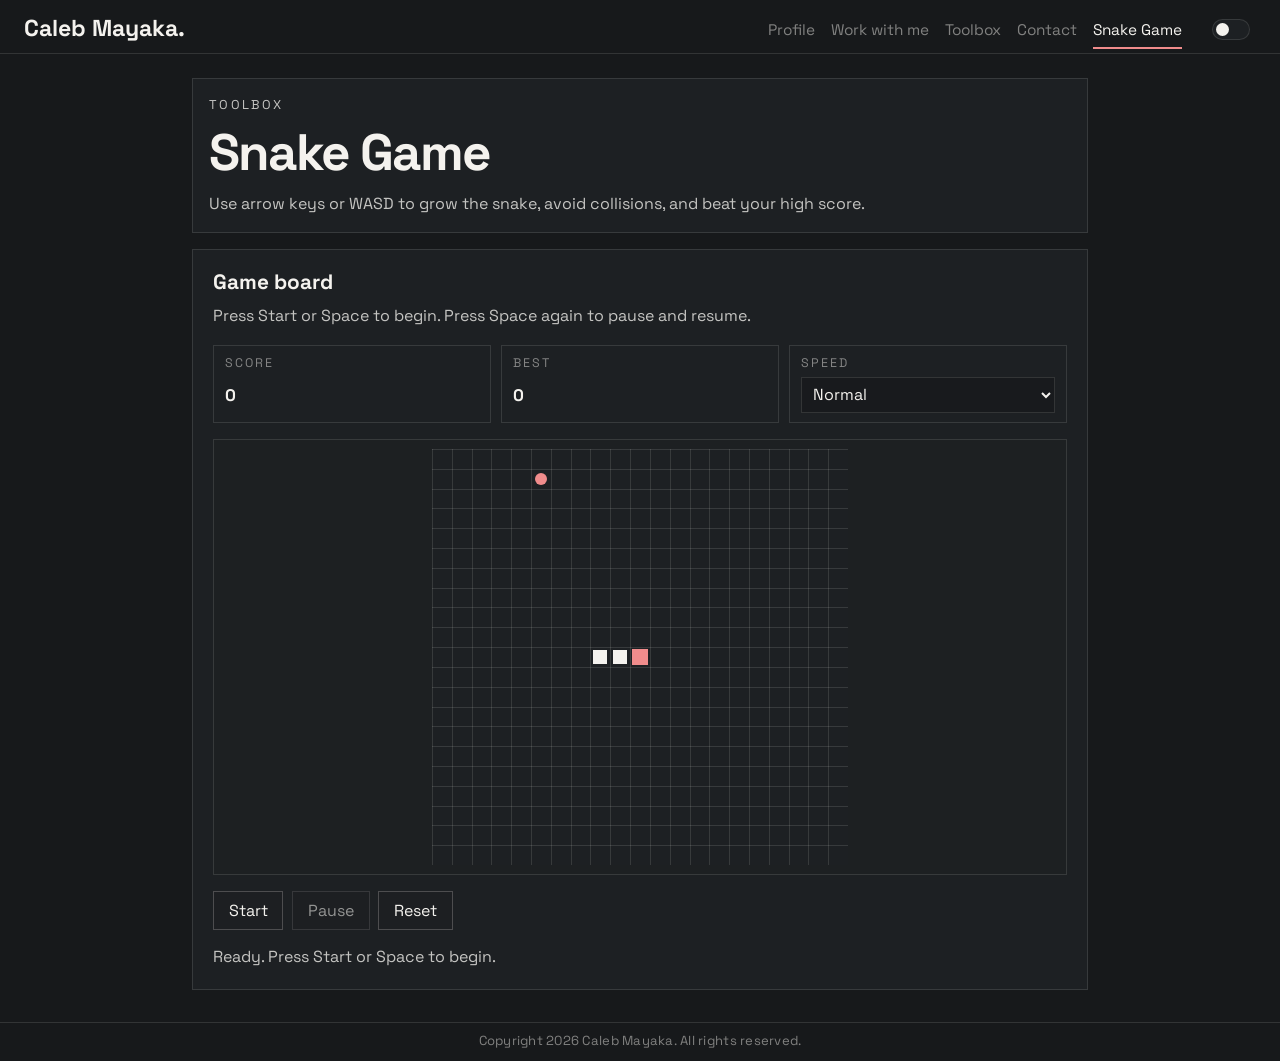
==== tools/snake-game.html @ 86bf8161 "update" ====
<!DOCTYPE html>
<html lang="en" data-theme="dark">
  <head>
    <meta charset="utf-8" />
    <meta name="viewport" content="width=device-width, initial-scale=1" />
    <title>Snake Game | Caleb Mayaka Toolbox</title>
    <meta
      name="description"
      content="Play a lightweight snake game with keyboard controls, score tracking, and clean visuals in Caleb Mayaka's static toolbox."
    />
    <meta name="robots" content="index,follow" />
    <link rel="canonical" href="https://www.calebmayaka.com/tools/snake-game.html" />

    <link rel="icon" href="../assets/images/favicon.ico" sizes="any" />
    <link rel="icon" type="image/png" sizes="32x32" href="../assets/images/favicon-32x32.png" />
    <link rel="apple-touch-icon" sizes="180x180" href="../assets/images/apple-touch-icon.png" />
    <link rel="manifest" href="../site.webmanifest" />

    <link rel="preconnect" href="https://fonts.googleapis.com" />
    <link rel="preconnect" href="https://fonts.gstatic.com" crossorigin />
    <link
      href="https://fonts.googleapis.com/css2?family=Instrument+Serif:ital@0;1&family=Space+Grotesk:wght@400;500;700&display=swap"
      rel="stylesheet"
    />
    <script>
      (function () {
        try {
          var stored = localStorage.getItem("theme");
          var theme = stored || "dark";
          document.documentElement.setAttribute("data-theme", theme);
        } catch (error) {
          document.documentElement.setAttribute("data-theme", "dark");
        }
      })();
    </script>
    <link rel="stylesheet" href="../assets/css/styles.css" />
  </head>
  <body class="tool-page">
    <a class="skip-link" href="#main">Skip to content</a>

    <div class="page-shell">
      <header class="site-header">
        <div class="shell shell--header">
          <a class="brand" href="../index.html#profile" aria-label="Go to profile section">
            <span class="brand__name">Caleb Mayaka.</span>
          </a>

          <nav aria-label="Primary navigation" class="site-nav">
            <a class="site-nav__link" href="../index.html#profile">Profile</a>
            <a class="site-nav__link" href="../index.html#consultancy">Work with me</a>
            <a class="site-nav__link" href="../index.html#tools">Toolbox</a>
            <a class="site-nav__link" href="../index.html#contact">Contact</a>
            <a class="site-nav__link is-active" aria-current="page" href="./snake-game.html">Snake Game</a>
          </nav>

          <button aria-label="Toggle theme" class="theme-toggle" id="theme-toggle" type="button">
            <span class="theme-toggle__track">
              <span class="theme-toggle__thumb"></span>
            </span>
          </button>
        </div>
      </header>

      <main class="tool-page-main" id="main">
        <div class="shell">
          <section class="tool-page-layout" data-reveal>
            <header class="tool-page-head">
              <p class="eyebrow">Toolbox</p>
              <h1 class="section-title">Snake Game</h1>
              <p>Use arrow keys or WASD to grow the snake, avoid collisions, and beat your high score.</p>
            </header>

            <article class="snake-tool">
              <header class="snake-tool__header">
                <h2>Game board</h2>
                <p>Press Start or Space to begin. Press Space again to pause and resume.</p>
              </header>

              <div class="snake-tool__meta">
                <p><span class="meta-label">Score</span><strong id="snake-score">0</strong></p>
                <p><span class="meta-label">Best</span><strong id="snake-best">0</strong></p>
                <p>
                  <label class="meta-label" for="snake-speed">Speed</label>
                  <select id="snake-speed">
                    <option value="180">Slow</option>
                    <option selected value="130">Normal</option>
                    <option value="95">Fast</option>
                  </select>
                </p>
              </div>

              <div class="snake-tool__board-wrap">
                <canvas
                  aria-label="Snake game board"
                  class="snake-tool__board"
                  height="420"
                  id="snake-canvas"
                  width="420"
                ></canvas>
              </div>

              <div class="snake-tool__actions">
                <button class="password-tool__action" id="snake-start" type="button">Start</button>
                <button class="password-tool__action" id="snake-pause" type="button">Pause</button>
                <button class="password-tool__action" id="snake-reset" type="button">Reset</button>
              </div>

              <p class="snake-tool__status" id="snake-status" aria-live="polite"></p>
            </article>
          </section>
        </div>
      </main>

      <footer class="site-footer">
        <div class="shell shell--footer">
          <p>Copyright 2026 Caleb Mayaka. All rights reserved.</p>
        </div>
      </footer>
    </div>

    <noscript>
      <div class="noscript-note">
        This tool requires JavaScript. Use
        <a href="../index.html#tools">the toolbox page</a>
        to access other utilities.
      </div>
    </noscript>

    <script type="module" src="../assets/js/tools-pages.js"></script>
  </body>
</html>
---- assets/css/styles.css ----
:root {
  --font-sans: "Space Grotesk", ui-sans-serif, system-ui, sans-serif;
  --font-display: "Instrument Serif", Georgia, serif;
  --color-bg: #17191b;
  --color-panel: #1d2023;
  --color-text: #f4f2ee;
  --color-text-soft: rgba(244, 242, 238, 0.78);
  --color-text-muted: rgba(244, 242, 238, 0.48);
  --color-line: rgba(244, 242, 238, 0.12);
  --color-line-strong: rgba(244, 242, 238, 0.22);
  --color-accent: #f08c8c;
  --color-portrait-a: #d4d1dd;
  --color-portrait-b: #b8b4c4;
  --color-portrait-c: #d9d5df;
  --color-portrait-text: #1d2023;
  --color-shadow-block: rgba(255, 255, 255, 0.06);
  color-scheme: dark;
}

html[data-theme="light"] {
  --color-bg: #f7f1e8;
  --color-panel: #fffdf8;
  --color-text: #181716;
  --color-text-soft: rgba(24, 23, 22, 0.78);
  --color-text-muted: rgba(24, 23, 22, 0.48);
  --color-line: rgba(24, 23, 22, 0.12);
  --color-line-strong: rgba(24, 23, 22, 0.2);
  --color-accent: #c86e62;
  --color-portrait-a: #b8b4c4;
  --color-portrait-b: #d4d1dd;
  --color-portrait-c: #ece8f0;
  --color-portrait-text: #25252b;
  --color-shadow-block: rgba(24, 23, 22, 0.08);
  color-scheme: light;
}

html {
  height: 100%;
  scroll-behavior: smooth;
  background: var(--color-bg);
}

body {
  margin: 0;
  height: 100%;
  min-height: 100svh;
  font-family: var(--font-sans);
  color: var(--color-text);
  background: var(--color-bg);
  -webkit-font-smoothing: antialiased;
  text-rendering: optimizeLegibility;
}

html.is-deep-dive-open body {
  overflow: hidden;
}

body,
.tab-panel,
.deep-dive__body {
  -ms-overflow-style: none;
  scrollbar-width: none;
}

body::-webkit-scrollbar,
.tab-panel::-webkit-scrollbar,
.deep-dive__body::-webkit-scrollbar {
  width: 0;
  height: 0;
}

*,
*::before,
*::after {
  box-sizing: border-box;
}

a,
button {
  color: inherit;
  font: inherit;
}

a {
  text-decoration: none;
}

button {
  border: 0;
  background: none;
  cursor: pointer;
}

h1,
h2,
h3,
p,
ul,
dl {
  margin: 0;
}

ul {
  padding: 0;
  list-style: none;
}

.skip-link {
  position: fixed;
  top: 1rem;
  left: 1rem;
  z-index: 100;
  padding: 0.75rem 1rem;
  border-radius: 999px;
  background: #ffffff;
  color: #111111;
  transform: translateY(-180%);
}

.skip-link:focus {
  transform: translateY(0);
}

.page-shell {
  display: grid;
  grid-template-rows: auto minmax(0, 1fr) auto;
  min-height: 100svh;
  height: 100svh;
}

.shell {
  width: min(100% - 3rem, 82rem);
  margin-inline: auto;
}

.shell--header {
  display: grid;
  grid-template-columns: auto 1fr auto;
  align-items: center;
  gap: 1.5rem;
  padding-block: 1rem 0.65rem;
}

.shell--footer {
  padding-block: 0.55rem 0.8rem;
}

.site-header {
  border-bottom: 1px solid var(--color-line);
}

.site-footer {
  border-top: 1px solid var(--color-line);
}

.site-footer p {
  text-align: center;
  font-size: 0.82rem;
  letter-spacing: 0.02em;
  color: var(--color-text-muted);
}

.brand__name {
  display: inline-block;
  font-size: clamp(1.2rem, 1.8vw, 1.65rem);
  font-weight: 700;
  line-height: 0.95;
  white-space: nowrap;
}

.site-nav {
  display: flex;
  justify-content: flex-end;
  gap: 1rem;
  font-size: 0.96rem;
}

.theme-toggle {
  display: inline-flex;
  align-items: center;
  justify-content: center;
}

.theme-toggle__track {
  display: inline-flex;
  align-items: center;
  width: 2.4rem;
  height: 1.35rem;
  padding: 0.2rem;
  border: 1px solid var(--color-line);
  border-radius: 999px;
  background: var(--color-panel);
}

.theme-toggle__thumb {
  width: 0.8rem;
  height: 0.8rem;
  border-radius: 999px;
  background: var(--color-text);
  transform: translateX(0);
  transition: transform 180ms ease, background-color 180ms ease;
}

html[data-theme="light"] .theme-toggle__thumb {
  transform: translateX(0.95rem);
}

.site-nav__link {
  position: relative;
  padding: 0.25rem 0;
  color: var(--color-text-muted);
  transition: color 180ms ease;
}

.site-nav__link::after {
  content: "";
  position: absolute;
  left: 0;
  right: 0;
  bottom: -0.35rem;
  height: 2px;
  background: var(--color-accent);
  transform: scaleX(0);
  transform-origin: center;
  transition: transform 180ms ease;
}

.site-nav__link:hover,
.site-nav__link.is-active {
  color: var(--color-text);
}

.site-nav__link.is-active::after {
  transform: scaleX(1);
}

.single-page {
  min-height: 0;
  height: 100%;
}

.single-page__grid {
  display: grid;
  grid-template-columns: minmax(0, 1fr);
  gap: 0;
  height: 100%;
  min-height: 0;
  align-items: stretch;
  padding-block: 1.5rem 2rem;
  overflow: hidden;
}

.section-copy {
  max-width: 40rem;
  font-size: 1.05rem;
  line-height: 1.65;
  color: var(--color-text-soft);
}

.quick-links {
  display: flex;
  flex-wrap: wrap;
  gap: 1rem;
}

.hero-link {
  width: fit-content;
  color: var(--color-text);
  text-decoration: underline;
  text-underline-offset: 0.22em;
}

.hero-link:hover {
  color: var(--color-accent);
}

.content-stage {
  display: grid;
  min-height: 0;
  height: 100%;
}

.content-stage__panels {
  display: grid;
  position: relative;
  height: 100%;
  min-height: 0;
  overflow: hidden;
  isolation: isolate;
}

.tab-panel {
  grid-area: 1 / 1;
  height: 100%;
  min-height: 100%;
  overflow: auto;
  padding-bottom: 1rem;
}

.tab-panel[hidden] {
  display: none;
}

.tab-panel.is-active,
.tab-panel.is-entering {
  animation: panel-enter 240ms cubic-bezier(0.22, 1, 0.36, 1);
}

.tab-panel.is-exiting {
  pointer-events: none;
  animation: panel-exit 220ms cubic-bezier(0.22, 1, 0.36, 1) forwards;
}

#panel-profile {
  position: relative;
  isolation: isolate;
}

#panel-profile::before,
#panel-profile::after {
  content: "";
  position: absolute;
  border-radius: 999px;
  pointer-events: none;
  z-index: -1;
}

#panel-profile::before {
  width: min(58vw, 36rem);
  height: min(58vw, 36rem);
  right: 12%;
  top: 10%;
  background: radial-gradient(circle at 35% 35%, color-mix(in srgb, var(--color-accent) 36%, transparent), transparent 70%);
  opacity: 0.32;
  filter: blur(10px);
  animation: profile-bg-drift 18s ease-in-out infinite;
}

#panel-profile::after {
  width: min(46vw, 28rem);
  height: min(46vw, 28rem);
  left: 8%;
  bottom: -4%;
  background: radial-gradient(circle at 50% 50%, color-mix(in srgb, var(--color-line-strong) 75%, transparent), transparent 70%);
  opacity: 0.26;
  filter: blur(12px);
  animation: profile-bg-drift 22s ease-in-out infinite reverse;
}

.profile-minimal {
  display: grid;
  gap: 0.9rem;
  align-content: center;
  justify-items: center;
  min-height: 100%;
  max-width: 36rem;
  margin-inline: auto;
  text-align: center;
  position: relative;
  z-index: 1;
}

.profile-minimal.is-intro-start .profile-anim-item {
  opacity: 0;
  transform: translateY(16px);
}

.profile-minimal.is-intro-ready .profile-anim-item {
  animation: profile-intro 620ms cubic-bezier(0.22, 1, 0.36, 1) both;
  animation-delay: var(--intro-delay, 0ms);
}

.profile-minimal__title {
  max-width: none;
}

.profile-minimal__summary {
  max-width: none;
}

.profile-minimal__links {
  margin-top: 0.1rem;
  gap: 0.7rem;
  justify-content: center;
}

.profile-icon {
  width: 2.65rem;
  height: 2.65rem;
  display: grid;
  place-items: center;
  border: 1px solid var(--color-line);
  background: var(--color-panel);
  color: var(--color-text-soft);
  animation: profile-icon-float 2.8s ease-in-out infinite;
  transition: color 180ms ease, border-color 180ms ease, box-shadow 220ms ease, transform 220ms ease;
  transform-style: preserve-3d;
  will-change: transform;
}

.profile-icon:nth-child(2) {
  animation-delay: 0.15s;
}

.profile-icon:nth-child(3) {
  animation-delay: 0.3s;
}

.profile-icon:nth-child(4) {
  animation-delay: 0.45s;
}

.profile-icon:nth-child(5) {
  animation-delay: 0.6s;
}

.profile-icon svg {
  width: 1.08rem;
  height: 1.08rem;
  fill: currentColor;
}

.profile-icon:hover,
.profile-icon:focus-visible,
.profile-icon.is-interacting {
  color: var(--color-accent);
  border-color: var(--color-line-strong);
}

.profile-icon.is-interacting {
  animation-play-state: paused;
  box-shadow: 0 12px 26px var(--color-shadow-block);
}

.profile-icon.is-settling {
  transition: color 180ms ease, border-color 180ms ease, box-shadow 220ms ease, transform 280ms cubic-bezier(0.16, 1, 0.3, 1);
}

@keyframes profile-icon-float {
  0%,
  100% {
    transform: translateY(0);
  }
  50% {
    transform: translateY(-4px);
  }
}

.eyebrow {
  font-size: 0.8rem;
  text-transform: uppercase;
  letter-spacing: 0.18em;
  color: var(--color-text-muted);
}

.section-heading {
  display: grid;
  gap: 0.9rem;
  margin-bottom: 1.5rem;
}

html[data-active-tab="consultancy"] .section-heading,
html[data-active-tab="contact"] .section-heading,
html[data-active-tab="tools"] .section-heading {
  margin-bottom: 1.2rem;
}

.section-title {
  max-width: 15ch;
  font-size: clamp(2.2rem, 4vw, 3.4rem);
  line-height: 1.04;
  letter-spacing: -0.04em;
}

html[data-active-tab="consultancy"] .section-title,
html[data-active-tab="contact"] .section-title,
html[data-active-tab="tools"] .section-title {
  max-width: 22ch;
}

html[data-active-tab="consultancy"] .section-title {
  font-size: clamp(1.7rem, 2.7vw, 2.35rem);
}

html[data-active-tab="consultancy"] .section-copy,
html[data-active-tab="contact"] .section-copy,
html[data-active-tab="tools"] .section-copy {
  max-width: 52rem;
}

.meta-label,
.education-item__date,
.timeline-card__date,
.stack-group h3,
.cert-item span {
  font-size: 0.78rem;
  text-transform: uppercase;
  letter-spacing: 0.16em;
  color: var(--color-text-muted);
}

.profile-tools {
  display: grid;
  gap: 0.65rem;
  margin-top: 0.2rem;
  justify-items: center;
}

.profile-tools__label {
  text-align: center;
}

.tools-row {
  display: flex;
  flex-wrap: wrap;
  justify-content: center;
  gap: 0.55rem;
  max-width: 36rem;
}

.tool-chip {
  display: inline-flex;
  align-items: center;
  gap: 0.42rem;
  padding: 0.35rem 0.62rem;
  border: 1px solid var(--color-line);
  border-radius: 999px;
  background: color-mix(in srgb, var(--color-panel) 90%, transparent);
  color: var(--color-text-soft);
  line-height: 1;
}

.tool-chip__icon {
  width: 0.95rem;
  height: 0.95rem;
  display: inline-flex;
  align-items: center;
  justify-content: center;
}

.tool-chip__icon svg {
  width: 100%;
  height: 100%;
}

.tool-chip__icon svg path {
  fill: none;
  stroke: currentColor;
  stroke-width: 1.7;
  stroke-linecap: round;
  stroke-linejoin: round;
}

.tool-chip__text {
  font-size: 0.8rem;
  letter-spacing: 0.01em;
}

.panel-actions {
  margin-top: 0.4rem;
  display: flex;
  flex-wrap: wrap;
  gap: 0.8rem;
  justify-content: center;
}

.panel-actions--primary {
  margin-top: 0.9rem;
}

.hero-link--standout {
  text-decoration: none;
  padding: 0.52rem 1rem;
  border: 1px solid var(--color-line-strong);
  background: var(--color-panel);
  position: relative;
  isolation: isolate;
  transition: border-color 180ms ease, color 180ms ease, box-shadow 220ms ease, transform 220ms ease;
}

.hero-link--standout::before {
  content: "";
  position: absolute;
  inset: -1px;
  border-radius: inherit;
  pointer-events: none;
  opacity: 0;
  box-shadow: 0 0 0 0 color-mix(in srgb, var(--color-accent) 52%, transparent);
}

.hero-link--standout:hover {
  border-color: var(--color-accent);
}

.hero-link--standout.is-pulsing {
  animation: cta-pulse 1700ms cubic-bezier(0.22, 1, 0.36, 1);
}

.hero-link--standout.is-pulsing::before {
  animation: cta-glow 1700ms cubic-bezier(0.22, 1, 0.36, 1);
}

.panel-grid {
  display: grid;
  gap: 1rem;
}

.panel-grid--single {
  grid-template-columns: minmax(0, 1fr);
  max-width: 48rem;
}

.services-grid {
  display: grid;
  grid-template-columns: minmax(0, 1fr);
  gap: 1.3rem;
  align-content: start;
}

.proof-strip {
  display: grid;
  grid-template-columns: repeat(3, minmax(0, 1fr));
  gap: 0.75rem;
  margin-bottom: 1rem;
}

.proof-strip__item {
  border: 1px solid var(--color-line);
  background: var(--color-panel);
  padding: 0.7rem 0.85rem;
  color: var(--color-text-soft);
  line-height: 1.5;
  font-size: 0.92rem;
}

.service-card {
  display: grid;
  gap: 0.85rem;
  align-content: start;
}

.service-card h3 {
  margin: 0;
}

.service-card__trigger {
  padding: 0;
  border: 0;
  background: none;
  color: var(--color-text);
  font: inherit;
  font-size: inherit;
  font-weight: 700;
  text-align: left;
  text-decoration: underline;
  text-underline-offset: 0.18em;
}

.service-card__trigger:hover,
.service-card__trigger:focus-visible {
  color: var(--color-accent);
}

.service-card__block {
  display: grid;
  gap: 0.45rem;
}

.service-card__list {
  display: grid;
  gap: 0.5rem;
}

.service-card__list li {
  position: relative;
  padding-left: 0.95rem;
  color: var(--color-text-soft);
  line-height: 1.6;
}

.service-card__list li::before {
  content: "";
  position: absolute;
  left: 0;
  top: 0.7rem;
  width: 0.34rem;
  height: 0.34rem;
  border-radius: 999px;
  background: var(--color-accent);
}

.service-card__outcome {
  display: grid;
  gap: 0.4rem;
  padding: 0.65rem 0.75rem;
  border: 1px solid var(--color-line);
  background: color-mix(in srgb, var(--color-panel) 82%, transparent);
}

.service-card__outcome p:last-child {
  color: var(--color-text-soft);
  line-height: 1.6;
}

.service-story {
  display: grid;
  grid-template-columns: minmax(18rem, 0.94fr) minmax(0, 1.06fr);
  gap: 1.1rem;
  align-items: stretch;
}

.service-story:nth-child(even) {
  grid-template-columns: minmax(0, 1.06fr) minmax(18rem, 0.94fr);
}

.service-story:nth-child(even) .service-story__media-wrap {
  order: 2;
}

.service-story:nth-child(even) .service-story__content {
  order: 1;
}

.service-story__media-wrap {
  position: relative;
  border: 1px solid var(--color-line);
  min-height: clamp(16rem, 42vh, 23rem);
  overflow: hidden;
  background: color-mix(in srgb, var(--color-panel) 82%, black);
  box-shadow: 0 16px 34px color-mix(in srgb, var(--color-shadow-block) 70%, transparent);
}

.service-story__media-wrap::after {
  content: "";
  position: absolute;
  inset: 0;
  pointer-events: none;
  background:
    linear-gradient(
      160deg,
      color-mix(in srgb, var(--color-bg) 34%, transparent) 0%,
      transparent 38%,
      color-mix(in srgb, var(--color-bg) 55%, transparent) 100%
    );
}

.service-story__image {
  width: 100%;
  height: 100%;
  object-fit: cover;
  transform: scale(1.07) translateY(0.2rem);
  transition: transform 700ms cubic-bezier(0.22, 1, 0.36, 1), filter 700ms cubic-bezier(0.22, 1, 0.36, 1);
  filter: saturate(0.95) contrast(1.02);
}

.service-story__content {
  display: grid;
  gap: 0.9rem;
  align-content: start;
}

.service-story__content > p {
  color: var(--color-text-soft);
  line-height: 1.65;
}

.service-story__proof {
  display: grid;
  gap: 0.5rem;
  padding-top: 0.2rem;
}

.service-story__proof-links {
  display: flex;
  flex-wrap: wrap;
  gap: 0.55rem;
}

.service-story__proof-links a,
.service-story__proof-links span {
  padding: 0.35rem 0.65rem;
  border: 1px solid var(--color-line);
  color: var(--color-text-soft);
  font-size: 0.9rem;
}

.service-story__proof-links a:hover,
.service-story__proof-links a:focus-visible {
  color: var(--color-accent);
  border-color: var(--color-line-strong);
}

.service-story__tags {
  display: grid;
  gap: 0.5rem;
}

.hero-link--service {
  text-decoration: none;
  padding: 0.56rem 1rem;
  border: 1px solid var(--color-line-strong);
  background: color-mix(in srgb, var(--color-panel) 90%, transparent);
  transition: color 180ms ease, border-color 180ms ease, transform 220ms ease;
}

.hero-link--service:hover,
.hero-link--service:focus-visible {
  color: var(--color-accent);
  border-color: var(--color-accent);
  transform: translateY(-1px);
}

.service-story.is-reveal-ready {
  opacity: 0;
  transform: translate3d(0, 24px, 0);
  transition: opacity 420ms cubic-bezier(0.22, 1, 0.36, 1), transform 520ms cubic-bezier(0.22, 1, 0.36, 1);
}

.service-story.is-reveal-ready.is-visible {
  opacity: 1;
  transform: translate3d(0, 0, 0);
}

.service-story.is-visible .service-story__image {
  transform: scale(1.01) translateY(-0.1rem);
}

.service-story:nth-child(even).is-visible .service-story__image {
  transform: scale(1.01) translateY(0.1rem);
}

.feature-card,
.side-card,
.timeline-card,
.contact-panel {
  border: 1px solid var(--color-line);
  background: var(--color-panel);
}

.feature-card,
.side-card,
.timeline-card {
  padding: 1.25rem;
}

.feature-card__body,
.education-list,
.stack-groups,
.certification-list {
  display: grid;
  gap: 1rem;
}

.feature-card h3,
.side-card h3,
.timeline-card h3,
.cert-item h3 {
  font-size: 1.35rem;
  line-height: 1.18;
}

.feature-card--compact h3 {
  font-size: 1.08rem;
  line-height: 1.24;
}

.feature-card__tagline,
.feature-card__summary,
.feature-card__note,
.side-card p,
.education-item__institution,
.education-item__note,
.timeline-card__summary,
.timeline-card__meta p,
.timeline-card__meta span,
.cert-item p,
.feature-card__list li,
.timeline-card__list li {
  color: var(--color-text-soft);
  line-height: 1.7;
}

.feature-card__list,
.timeline-card__list {
  display: grid;
  gap: 0.75rem;
}

.feature-card__list--compact {
  gap: 0.55rem;
}

.feature-card__list li,
.timeline-card__list li {
  position: relative;
  padding-left: 1rem;
}

.feature-card__list li::before,
.timeline-card__list li::before {
  content: "";
  position: absolute;
  left: 0;
  top: 0.75rem;
  width: 0.38rem;
  height: 0.38rem;
  border-radius: 999px;
  background: var(--color-accent);
}

.tag-list {
  display: flex;
  flex-wrap: wrap;
  gap: 0.6rem;
}

.tag-list__item {
  padding: 0.45rem 0.8rem;
  border: 1px solid var(--color-line);
  color: var(--color-text-soft);
}

.feature-card__actions {
  display: flex;
  flex-wrap: wrap;
  gap: 0.7rem;
  margin-top: 0.15rem;
}

.hero-link--compact {
  font-size: 0.94rem;
  text-underline-offset: 0.18em;
}

.timeline-card {
  display: grid;
  gap: 1rem;
}

.foundations-card {
  display: grid;
  gap: 1.1rem;
  align-content: start;
}

.compact-section {
  display: grid;
  gap: 0.75rem;
  padding-top: 1rem;
  border-top: 1px solid var(--color-line);
}

.compact-section:first-of-type {
  padding-top: 0;
  border-top: 0;
}

.compact-section h3 {
  font-size: 1rem;
  line-height: 1.2;
}

.education-list--compact,
.stack-groups--compact,
.certification-list--compact {
  gap: 0.85rem;
}

.education-item,
.stack-group,
.cert-item {
  display: grid;
  gap: 0.35rem;
}

.cert-item {
  grid-template-columns: minmax(0, 1fr) auto;
  align-items: start;
  gap: 0.75rem;
}

.contact-panel {
  display: grid;
  gap: 1.5rem;
  align-content: start;
  min-height: 100%;
  padding: 2rem;
}

.contact-panel--simple {
  place-items: center;
  align-content: center;
  text-align: center;
  max-width: 48rem;
  margin-inline: auto;
}

.contact-panel--simple .section-title {
  max-width: none;
}

.contact-panel--simple .section-copy {
  max-width: 34rem;
}

.contact-primary-cta {
  display: inline-flex;
  align-items: center;
  justify-content: center;
  padding: 0.62rem 1.1rem;
  border: 1px solid var(--color-line-strong);
  background: var(--color-panel);
  text-decoration: none;
  color: var(--color-text);
}

.contact-primary-cta:hover,
.contact-primary-cta:focus-visible {
  color: var(--color-accent);
  border-color: var(--color-accent);
}

.contact-response-note {
  color: var(--color-text-muted);
  font-size: 0.9rem;
  line-height: 1.5;
}

.contact-icons {
  display: flex;
  align-items: center;
  justify-content: center;
  gap: 0.9rem;
}

.contact-icon {
  width: 3rem;
  height: 3rem;
  display: grid;
  place-items: center;
  border: 1px solid var(--color-line);
  background: var(--color-panel);
  color: var(--color-text-soft);
}

.contact-icon svg {
  width: 1.2rem;
  height: 1.2rem;
  fill: currentColor;
}

.contact-icon:hover {
  color: var(--color-accent);
  border-color: var(--color-line-strong);
}

.tools-hub {
  display: grid;
  gap: 1rem;
}

.tools-hub--catalog {
  grid-template-columns: minmax(0, 1fr) minmax(15rem, 21rem);
  align-items: start;
}

.tools-hub--catalog .tools-overview {
  grid-column: 1 / -1;
}

.toolbox-grid {
  display: grid;
  grid-template-columns: repeat(auto-fit, minmax(16rem, 1fr));
  gap: 0.85rem;
}

.toolbox-card {
  border: 1px solid var(--color-line);
  background: var(--color-panel);
  padding: 1rem;
  display: grid;
  gap: 0.72rem;
  align-content: start;
}

.toolbox-card h3 {
  font-size: 1.1rem;
  line-height: 1.24;
}

.toolbox-card p {
  color: var(--color-text-soft);
  line-height: 1.6;
}

.toolbox-card .hero-link--service {
  margin-top: 0.1rem;
}

.tools-overview {
  border: 1px solid var(--color-line);
  background: var(--color-panel);
  padding: 1rem;
  display: grid;
  gap: 0.7rem;
}

.tools-overview__copy {
  color: var(--color-text-soft);
  line-height: 1.65;
}

.tools-metrics {
  display: grid;
  grid-template-columns: repeat(3, minmax(0, 1fr));
  gap: 0.6rem;
}

.tools-metric {
  border: 1px solid var(--color-line);
  padding: 0.6rem 0.7rem;
  display: grid;
  gap: 0.35rem;
}

.tools-metric strong {
  font-size: 1.05rem;
  line-height: 1.2;
}

.tools-layout {
  display: grid;
  grid-template-columns: minmax(0, 1fr) minmax(15rem, 21rem);
  gap: 1rem;
  align-items: start;
}

.tools-live {
  display: grid;
  gap: 0.8rem;
}

.tools-live__header {
  border: 1px solid var(--color-line);
  background: var(--color-panel);
  padding: 0.9rem 1rem;
  display: grid;
  gap: 0.45rem;
}

.tools-live__header h3,
.tools-roadmap h3 {
  font-size: 1.12rem;
  line-height: 1.2;
}

.tools-live__header p {
  color: var(--color-text-soft);
  line-height: 1.6;
}

.tools-live__list {
  display: grid;
  gap: 1rem;
}

.tool-card {
  width: 100%;
}

.tools-roadmap {
  border: 1px solid var(--color-line);
  background: var(--color-panel);
  padding: 1rem;
  display: grid;
  gap: 0.8rem;
  position: sticky;
  top: 1rem;
}

.tool-page .page-shell {
  min-height: 100svh;
  height: auto;
  grid-template-rows: auto minmax(0, 1fr) auto;
}

.tool-page-main {
  padding-block: 1.45rem 2rem;
}

.tool-page-layout {
  max-width: 56rem;
  margin-inline: auto;
  display: grid;
  gap: 1rem;
}

.tool-page-head {
  border: 1px solid var(--color-line);
  background: var(--color-panel);
  padding: 1rem;
  display: grid;
  gap: 0.7rem;
}

.tool-page-head p {
  color: var(--color-text-soft);
  line-height: 1.6;
}

.tool-page-nav {
  display: flex;
  flex-wrap: wrap;
  gap: 0.75rem;
}

.tool-page-nav .hero-link {
  text-underline-offset: 0.18em;
}

.tools-roadmap__list {
  display: grid;
  gap: 0.55rem;
}

.tools-roadmap__item {
  border: 1px dashed var(--color-line-strong);
  padding: 0.6rem 0.65rem;
  display: grid;
  gap: 0.22rem;
}

.tools-roadmap__item p {
  color: var(--color-text);
  line-height: 1.35;
}

.tools-roadmap__item span {
  font-size: 0.76rem;
  letter-spacing: 0.06em;
  text-transform: uppercase;
  color: var(--color-text-muted);
}

.password-tool {
  border: 1px solid var(--color-line);
  background: var(--color-panel);
  padding: 1.25rem;
  display: grid;
  gap: 1.05rem;
}

.password-tool__header {
  display: grid;
  gap: 0.5rem;
}

.password-tool__header h2,
.password-tool__header h3 {
  font-size: 1.3rem;
  line-height: 1.2;
}

.password-tool__header p {
  color: var(--color-text-soft);
  line-height: 1.6;
}

.password-tool__mode-switch {
  display: flex;
  flex-wrap: wrap;
  gap: 0.5rem;
}

.password-tool__mode,
.password-tool__preset {
  padding: 0.45rem 0.72rem;
  border: 1px solid var(--color-line);
  background: color-mix(in srgb, var(--color-panel) 90%, transparent);
  color: var(--color-text-soft);
  transition: color 180ms ease, border-color 180ms ease;
}

.password-tool__mode:hover,
.password-tool__mode:focus-visible,
.password-tool__preset:hover,
.password-tool__preset:focus-visible {
  color: var(--color-accent);
  border-color: var(--color-line-strong);
}

.password-tool__mode.is-active,
.password-tool__preset.is-active {
  color: var(--color-text);
  border-color: var(--color-accent);
}

.password-tool__result {
  display: grid;
  gap: 0.55rem;
}

.password-tool__result-row {
  display: grid;
  grid-template-columns: minmax(0, 1fr) auto;
  gap: 0.55rem;
}

.password-tool__result-row input {
  width: 100%;
  min-width: 0;
  border: 1px solid var(--color-line);
  background: color-mix(in srgb, var(--color-bg) 74%, transparent);
  color: var(--color-text);
  padding: 0.56rem 0.72rem;
  font-family: ui-monospace, SFMono-Regular, Menlo, Consolas, "Liberation Mono", monospace;
  font-size: 0.95rem;
}

.password-tool__controls {
  display: grid;
  gap: 0.8rem;
}

.password-tool__controls--passphrase {
  max-width: 24rem;
}

.password-tool__presets {
  border: 1px solid var(--color-line);
  padding: 0.75rem;
  display: grid;
  gap: 0.6rem;
}

.password-tool__preset-list {
  display: flex;
  flex-wrap: wrap;
  gap: 0.5rem;
}

.password-tool__length {
  display: flex;
  align-items: center;
  justify-content: space-between;
}

.password-tool__length span:last-child {
  color: var(--color-text-soft);
  font-size: 0.95rem;
}

#password-length {
  width: 100%;
  accent-color: var(--color-accent);
}

#passphrase-word-count {
  width: 100%;
  accent-color: var(--color-accent);
}

.password-tool__options {
  border: 1px solid var(--color-line);
  padding: 0.75rem;
  display: grid;
  grid-template-columns: repeat(2, minmax(0, 1fr));
  gap: 0.55rem;
}

.password-tool__options label {
  display: inline-flex;
  align-items: center;
  gap: 0.45rem;
  color: var(--color-text-soft);
}

.password-tool__options input[type="checkbox"] {
  accent-color: var(--color-accent);
}

.password-tool__toggle {
  display: flex;
  align-items: flex-start;
  gap: 0.55rem;
  color: var(--color-text-soft);
  line-height: 1.55;
}

.password-tool__toggle input[type="checkbox"] {
  margin-top: 0.2rem;
  accent-color: var(--color-accent);
}

.password-tool__field {
  display: grid;
  gap: 0.42rem;
}

.password-tool__field input,
.password-tool__field select {
  width: 100%;
  border: 1px solid var(--color-line);
  background: color-mix(in srgb, var(--color-bg) 74%, transparent);
  color: var(--color-text);
  padding: 0.56rem 0.72rem;
  font: inherit;
}

.password-tool__mins {
  border: 1px solid var(--color-line);
  padding: 0.75rem;
  display: grid;
  gap: 0.6rem;
}

.password-tool__mins-grid {
  display: grid;
  grid-template-columns: repeat(2, minmax(0, 1fr));
  gap: 0.55rem;
}

.password-tool__mins-grid label {
  display: grid;
  grid-template-columns: minmax(0, 1fr) auto;
  align-items: center;
  gap: 0.62rem;
  color: var(--color-text-soft);
}

.password-tool__mins-grid input {
  width: 4.3rem;
  border: 1px solid var(--color-line);
  background: color-mix(in srgb, var(--color-bg) 74%, transparent);
  color: var(--color-text);
  padding: 0.38rem 0.45rem;
  font: inherit;
}

.password-tool__mins-grid input:disabled {
  opacity: 0.5;
  cursor: not-allowed;
}

.password-tool__footer {
  display: grid;
  gap: 0.55rem;
}

.password-tool__action {
  display: inline-flex;
  align-items: center;
  justify-content: center;
  padding: 0.52rem 0.92rem;
  border: 1px solid var(--color-line-strong);
  background: color-mix(in srgb, var(--color-panel) 90%, transparent);
  color: var(--color-text);
  transition: color 180ms ease, border-color 180ms ease;
}

.password-tool__action:hover,
.password-tool__action:focus-visible {
  color: var(--color-accent);
  border-color: var(--color-accent);
}

.password-tool__action:disabled {
  opacity: 0.55;
  cursor: not-allowed;
}

.password-tool__action--primary {
  width: fit-content;
}

.password-tool__strength-wrap {
  display: grid;
  gap: 0.42rem;
}

.password-tool__strength,
.password-tool__status,
.password-tool__guidance {
  color: var(--color-text-soft);
  line-height: 1.5;
}

.password-tool__meter {
  width: 100%;
  height: 0.46rem;
  border: 1px solid var(--color-line);
  background: color-mix(in srgb, var(--color-panel) 88%, transparent);
  overflow: hidden;
}

.password-tool__meter-bar {
  display: block;
  width: 0;
  height: 100%;
  background: linear-gradient(90deg, #f08c8c 0%, #e6bf6b 45%, #75c294 100%);
  transition: width 180ms ease;
}

.password-tool__guidance {
  font-size: 0.88rem;
  color: var(--color-text-muted);
}

.password-tool__status {
  min-height: 1.4em;
}

.password-tool__status.is-error {
  color: #f08c8c;
}

.password-tool__status.is-success {
  color: #75c294;
}

.password-tool__status.is-warning {
  color: #e6bf6b;
}

.typing-tool {
  border: 1px solid var(--color-line);
  background: var(--color-panel);
  padding: 1.25rem;
  display: grid;
  gap: 1rem;
}

.typing-tool__header {
  display: grid;
  gap: 0.48rem;
}

.typing-tool__header h3 {
  font-size: 1.3rem;
  line-height: 1.2;
}

.typing-tool__header p {
  color: var(--color-text-soft);
  line-height: 1.6;
}

.typing-tool__controls {
  display: flex;
  flex-wrap: wrap;
  gap: 0.7rem;
  justify-content: space-between;
  align-items: center;
}

.typing-tool__durations,
.typing-tool__actions {
  display: inline-flex;
  flex-wrap: wrap;
  gap: 0.5rem;
}

.typing-tool__duration {
  padding: 0.45rem 0.72rem;
  border: 1px solid var(--color-line);
  background: color-mix(in srgb, var(--color-panel) 90%, transparent);
  color: var(--color-text-soft);
  transition: color 180ms ease, border-color 180ms ease;
}

.typing-tool__duration:hover,
.typing-tool__duration:focus-visible {
  color: var(--color-accent);
  border-color: var(--color-line-strong);
}

.typing-tool__duration.is-active {
  color: var(--color-text);
  border-color: var(--color-accent);
}

.typing-tool__stats {
  display: grid;
  grid-template-columns: repeat(5, minmax(0, 1fr));
  gap: 0.65rem;
}

.typing-tool__stats p {
  border: 1px solid var(--color-line);
  padding: 0.55rem 0.65rem;
  display: grid;
  gap: 0.35rem;
}

.typing-tool__stats strong {
  font-size: 1.08rem;
  line-height: 1.2;
  color: var(--color-text);
}

.typing-tool__prompt {
  border: 1px solid var(--color-line);
  padding: 0.75rem;
  min-height: 8.4rem;
  line-height: 1.72;
  color: var(--color-text-soft);
  white-space: pre-wrap;
  word-break: break-word;
}

.typing-char {
  white-space: pre;
}

.typing-char.is-correct {
  color: #75c294;
}

.typing-char.is-incorrect {
  color: #f08c8c;
  text-decoration: underline;
  text-decoration-thickness: 2px;
  text-underline-offset: 0.15em;
}

.typing-char.is-current {
  background: color-mix(in srgb, var(--color-accent) 28%, transparent);
  color: var(--color-text);
}

.typing-tool__label {
  margin-top: -0.2rem;
}

#typing-input {
  width: 100%;
  border: 1px solid var(--color-line);
  background: color-mix(in srgb, var(--color-bg) 74%, transparent);
  color: var(--color-text);
  padding: 0.65rem 0.72rem;
  font: inherit;
  line-height: 1.55;
  resize: vertical;
}

#typing-input:focus-visible,
.password-tool__result-row input:focus-visible,
#password-length:focus-visible,
#passphrase-word-count:focus-visible,
#qr-input:focus-visible,
#qr-level:focus-visible,
#qr-size:focus-visible,
#palette-size:focus-visible,
#palette-mode:focus-visible,
.snake-tool__meta select:focus-visible,
#sudoku-difficulty:focus-visible,
.sudoku-cell:focus-visible,
.palette-swatch__input:focus-visible,
.palette-swatch__btn:focus-visible,
.password-tool__mode:focus-visible,
.password-tool__preset:focus-visible,
.password-tool__field input:focus-visible,
.password-tool__field select:focus-visible,
.password-tool__mins-grid input:focus-visible,
.calculator-key:focus-visible,
.pomodoro-tool__phase:focus-visible,
.pomodoro-tool__focus-preset:focus-visible,
.pomodoro-tool__settings-grid input:focus-visible,
.pomodoro-tool__advanced > summary:focus-visible,
.typing-tool__duration:focus-visible,
.password-tool__action:focus-visible {
  outline: 2px solid color-mix(in srgb, var(--color-accent) 82%, transparent);
  outline-offset: 2px;
}

.typing-tool__status {
  min-height: 1.4em;
  color: var(--color-text-soft);
}

.typing-tool__status.is-error {
  color: #f08c8c;
}

.typing-tool__status.is-success {
  color: #75c294;
}

.pomodoro-tool {
  border: 1px solid var(--color-line);
  background: var(--color-panel);
  padding: 1.25rem;
  display: grid;
  gap: 1rem;
}

.pomodoro-tool__header {
  display: grid;
  gap: 0.48rem;
}

.pomodoro-tool__header h2 {
  font-size: 1.3rem;
  line-height: 1.2;
}

.pomodoro-tool__phase-switch {
  display: inline-flex;
  flex-wrap: wrap;
  gap: 0.5rem;
}

.pomodoro-tool__phase {
  padding: 0.45rem 0.72rem;
  border: 1px solid var(--color-line);
  background: color-mix(in srgb, var(--color-panel) 90%, transparent);
  color: var(--color-text-soft);
  transition: color 180ms ease, border-color 180ms ease;
}

.pomodoro-tool__phase:hover,
.pomodoro-tool__phase:focus-visible {
  color: var(--color-accent);
  border-color: var(--color-line-strong);
}

.pomodoro-tool__phase.is-active {
  color: var(--color-text);
  border-color: var(--color-accent);
}

.pomodoro-tool__focus-presets {
  display: inline-flex;
  flex-wrap: wrap;
  gap: 0.5rem;
}

.pomodoro-tool__focus-preset {
  padding: 0.4rem 0.66rem;
  border: 1px solid var(--color-line);
  background: color-mix(in srgb, var(--color-panel) 90%, transparent);
  color: var(--color-text-soft);
  transition: color 180ms ease, border-color 180ms ease;
}

.pomodoro-tool__focus-preset:hover,
.pomodoro-tool__focus-preset:focus-visible {
  color: var(--color-accent);
  border-color: var(--color-line-strong);
}

.pomodoro-tool__focus-preset.is-active {
  color: var(--color-text);
  border-color: var(--color-accent);
}

.pomodoro-tool__clock {
  position: relative;
  width: min(100%, 18rem);
  aspect-ratio: 1 / 1;
  margin-inline: auto;
  display: grid;
  place-items: center;
}

.pomodoro-tool__clock-ring {
  width: 100%;
  height: 100%;
  transform: rotate(-90deg);
}

.pomodoro-tool__clock-track {
  fill: none;
  stroke: color-mix(in srgb, var(--color-line) 88%, transparent);
  stroke-width: 8;
}

.pomodoro-tool__clock-progress {
  fill: none;
  stroke: var(--color-accent);
  stroke-width: 8;
  stroke-linecap: round;
  transition: stroke-dashoffset 220ms linear;
  will-change: stroke-dashoffset;
}

.pomodoro-tool__clock-center {
  position: absolute;
  inset: 0;
  display: grid;
  place-content: center;
  justify-items: center;
  text-align: center;
  gap: 0.35rem;
}

.pomodoro-tool__time {
  font-size: clamp(2.2rem, 8vw, 3.8rem);
  font-weight: 700;
  line-height: 1;
  letter-spacing: 0.03em;
}

.pomodoro-tool__meta {
  margin: 0;
  color: var(--color-text-soft);
  line-height: 1.55;
  font-size: 0.95rem;
}

.pomodoro-tool__meta strong {
  color: var(--color-text);
}

.pomodoro-tool__actions {
  display: flex;
  flex-wrap: wrap;
  gap: 0.55rem;
}

.pomodoro-tool__advanced {
  border: 1px solid var(--color-line);
  background: color-mix(in srgb, var(--color-panel) 90%, transparent);
}

.pomodoro-tool__advanced > summary {
  list-style: none;
  cursor: pointer;
  padding: 0.68rem 0.75rem;
}

.pomodoro-tool__advanced > summary::-webkit-details-marker {
  display: none;
}

.pomodoro-tool__advanced[open] > summary {
  border-bottom: 1px solid var(--color-line);
}

.pomodoro-tool__advanced-body {
  padding: 0.75rem;
  display: grid;
  gap: 0.75rem;
}

.pomodoro-tool__advanced-actions {
  display: flex;
  flex-wrap: wrap;
  gap: 0.55rem;
}

.pomodoro-tool__settings {
  border: 0;
  padding: 0;
  display: grid;
  gap: 0.75rem;
}

.pomodoro-tool__settings-grid {
  display: grid;
  grid-template-columns: repeat(2, minmax(0, 1fr));
  gap: 0.65rem;
}

.pomodoro-tool__settings-grid label {
  display: grid;
  gap: 0.42rem;
  color: var(--color-text-soft);
}

.pomodoro-tool__settings-grid input {
  width: 100%;
  border: 1px solid var(--color-line);
  background: color-mix(in srgb, var(--color-bg) 74%, transparent);
  color: var(--color-text);
  padding: 0.52rem 0.62rem;
  font: inherit;
}

.pomodoro-tool__autostart {
  display: inline-flex;
  align-items: center;
  gap: 0.5rem;
  color: var(--color-text-soft);
}

.pomodoro-tool__autostart input[type="checkbox"] {
  accent-color: var(--color-accent);
}

.pomodoro-tool__status {
  min-height: 1.4em;
  color: var(--color-text-soft);
}

.pomodoro-tool__status.is-success {
  color: #75c294;
}

.pomodoro-tool__status.is-warning {
  color: #e6bf6b;
}

.qr-tool {
  border: 1px solid var(--color-line);
  background: var(--color-panel);
  padding: 1.25rem;
  display: grid;
  gap: 1rem;
}

.qr-tool__header {
  display: grid;
  gap: 0.5rem;
}

.qr-tool__header h2 {
  font-size: 1.3rem;
  line-height: 1.2;
}

.qr-tool__header p {
  color: var(--color-text-soft);
  line-height: 1.6;
}

.qr-tool__controls {
  display: grid;
  gap: 0.75rem;
  max-width: 26rem;
}

.qr-tool__field {
  display: grid;
  gap: 0.42rem;
}

#qr-input,
#qr-level {
  width: 100%;
  border: 1px solid var(--color-line);
  background: color-mix(in srgb, var(--color-bg) 74%, transparent);
  color: var(--color-text);
  padding: 0.62rem 0.7rem;
  font: inherit;
  line-height: 1.55;
}

#qr-input {
  resize: vertical;
  min-height: 6.8rem;
}

.qr-tool__size {
  display: flex;
  align-items: center;
  justify-content: space-between;
}

#qr-size {
  width: 100%;
  accent-color: var(--color-accent);
}

.qr-tool__size span:last-child {
  color: var(--color-text-soft);
}

.qr-tool__actions {
  display: flex;
  flex-wrap: wrap;
  gap: 0.55rem;
}

.qr-tool__preview-wrap {
  border: 1px solid var(--color-line);
  background:
    radial-gradient(circle at 15% 10%, color-mix(in srgb, var(--color-accent) 22%, transparent), transparent 50%),
    color-mix(in srgb, var(--color-panel) 90%, transparent);
  min-height: clamp(14rem, 36vw, 20rem);
  display: grid;
  place-items: center;
  padding: 1rem;
}

.qr-tool__preview {
  width: min(100%, 18rem);
  aspect-ratio: 1 / 1;
  display: grid;
  place-items: center;
}

.qr-tool__preview canvas,
.qr-tool__preview img {
  display: block;
  width: 100%;
  height: auto;
}

.qr-tool__hint {
  color: var(--color-text-muted);
  line-height: 1.5;
  font-size: 0.88rem;
}

.qr-tool__status {
  min-height: 1.4em;
  color: var(--color-text-soft);
}

.qr-tool__status.is-error {
  color: #f08c8c;
}

.qr-tool__status.is-success {
  color: #75c294;
}

.qr-tool__status.is-warning {
  color: #e6bf6b;
}

.calculator-tool {
  border: 1px solid var(--color-line);
  background: var(--color-panel);
  padding: 1.25rem;
  display: grid;
  gap: 1rem;
}

.calculator-tool__header {
  display: grid;
  gap: 0.5rem;
}

.calculator-tool__header h2 {
  font-size: 1.3rem;
  line-height: 1.2;
}

.calculator-tool__header p {
  color: var(--color-text-soft);
  line-height: 1.6;
}

.calculator-tool__display {
  border: 1px solid var(--color-line);
  background: color-mix(in srgb, var(--color-bg) 75%, transparent);
  padding: 0.75rem;
  display: grid;
  gap: 0.35rem;
}

.calculator-tool__expression {
  min-height: 1.2em;
  color: var(--color-text-muted);
  font-size: 0.88rem;
  text-align: right;
}

.calculator-tool__value {
  font-size: clamp(1.8rem, 5vw, 2.45rem);
  line-height: 1.05;
  text-align: right;
  font-weight: 700;
  letter-spacing: 0.02em;
  font-family: ui-monospace, SFMono-Regular, Menlo, Consolas, "Liberation Mono", monospace;
  word-break: break-all;
}

.calculator-tool__keys {
  display: grid;
  grid-template-columns: repeat(4, minmax(0, 1fr));
  gap: 0.55rem;
}

.calculator-key {
  min-height: 3rem;
  border: 1px solid var(--color-line);
  background: color-mix(in srgb, var(--color-panel) 92%, transparent);
  color: var(--color-text);
  font-size: 1.02rem;
  transition: color 180ms ease, border-color 180ms ease, background-color 180ms ease;
}

.calculator-key:hover,
.calculator-key:focus-visible {
  color: var(--color-accent);
  border-color: var(--color-line-strong);
}

.calculator-key--utility {
  color: var(--color-text-soft);
}

.calculator-key--operator {
  background: color-mix(in srgb, var(--color-accent) 14%, var(--color-panel));
}

.calculator-key--equals {
  background: color-mix(in srgb, var(--color-accent) 24%, var(--color-panel));
  border-color: color-mix(in srgb, var(--color-accent) 55%, var(--color-line));
}

.calculator-key--wide {
  grid-column: span 2;
}

.calculator-tool__actions {
  display: flex;
  flex-wrap: wrap;
  gap: 0.55rem;
}

.calculator-tool__status {
  min-height: 1.4em;
  color: var(--color-text-soft);
}

.calculator-tool__status.is-error {
  color: #f08c8c;
}

.calculator-tool__status.is-success {
  color: #75c294;
}

.color-palette-tool {
  border: 1px solid var(--color-line);
  background: var(--color-panel);
  padding: 1.25rem;
  display: grid;
  gap: 1rem;
}

.color-palette-tool__header {
  display: grid;
  gap: 0.5rem;
}

.color-palette-tool__header h2 {
  font-size: 1.3rem;
  line-height: 1.2;
}

.color-palette-tool__header p {
  color: var(--color-text-soft);
  line-height: 1.6;
}

.color-palette-tool__controls {
  display: grid;
  gap: 0.75rem;
  max-width: 26rem;
}

.color-palette-tool__field {
  display: grid;
  gap: 0.42rem;
}

.color-palette-tool__size {
  display: flex;
  align-items: center;
  justify-content: space-between;
}

#palette-size {
  width: 100%;
  accent-color: var(--color-accent);
}

#palette-mode {
  width: 100%;
  border: 1px solid var(--color-line);
  background: color-mix(in srgb, var(--color-bg) 74%, transparent);
  color: var(--color-text);
  padding: 0.56rem 0.7rem;
  font: inherit;
}

.color-palette-tool__size span:last-child {
  color: var(--color-text-soft);
}

.color-palette-tool__actions {
  display: flex;
  flex-wrap: wrap;
  gap: 0.55rem;
}

.color-palette-tool__swatches {
  display: grid;
  grid-template-columns: repeat(auto-fit, minmax(13rem, 1fr));
  gap: 0.75rem;
}

.palette-swatch {
  border: 1px solid var(--color-line);
  background: color-mix(in srgb, var(--color-panel) 92%, transparent);
  display: grid;
  grid-template-rows: auto 1fr;
}

.palette-swatch__preview {
  min-height: 5.8rem;
  border-bottom: 1px solid var(--color-line);
}

.palette-swatch__body {
  padding: 0.65rem;
  display: grid;
  gap: 0.5rem;
}

.palette-swatch__input {
  width: 100%;
  border: 1px solid var(--color-line);
  background: color-mix(in srgb, var(--color-bg) 74%, transparent);
  color: var(--color-text);
  padding: 0.45rem 0.55rem;
  font: inherit;
  text-transform: uppercase;
}

.palette-swatch__actions {
  display: flex;
  flex-wrap: wrap;
  gap: 0.45rem;
}

.palette-swatch__btn {
  padding: 0.35rem 0.62rem;
  border: 1px solid var(--color-line);
  background: color-mix(in srgb, var(--color-panel) 90%, transparent);
  color: var(--color-text-soft);
  transition: color 180ms ease, border-color 180ms ease;
}

.palette-swatch__btn:hover,
.palette-swatch__btn:focus-visible {
  color: var(--color-accent);
  border-color: var(--color-line-strong);
}

.palette-swatch__btn.is-locked {
  color: var(--color-text);
  border-color: var(--color-accent);
}

.color-palette-tool__status {
  min-height: 1.4em;
  color: var(--color-text-soft);
}

.color-palette-tool__status.is-error {
  color: #f08c8c;
}

.color-palette-tool__status.is-success {
  color: #75c294;
}

.snake-tool {
  border: 1px solid var(--color-line);
  background: var(--color-panel);
  padding: 1.25rem;
  display: grid;
  gap: 1rem;
}

.snake-tool__header {
  display: grid;
  gap: 0.5rem;
}

.snake-tool__header h2 {
  font-size: 1.3rem;
  line-height: 1.2;
}

.snake-tool__header p {
  color: var(--color-text-soft);
  line-height: 1.6;
}

.snake-tool__meta {
  display: grid;
  grid-template-columns: repeat(3, minmax(0, 1fr));
  gap: 0.65rem;
}

.snake-tool__meta p {
  border: 1px solid var(--color-line);
  padding: 0.58rem 0.68rem;
  display: grid;
  gap: 0.35rem;
}

.snake-tool__meta strong {
  font-size: 1.05rem;
  line-height: 1.2;
}

.snake-tool__meta select {
  width: 100%;
  border: 1px solid var(--color-line);
  background: color-mix(in srgb, var(--color-bg) 74%, transparent);
  color: var(--color-text);
  padding: 0.35rem 0.42rem;
  font: inherit;
}

.snake-tool__board-wrap {
  border: 1px solid var(--color-line);
  background: color-mix(in srgb, var(--color-panel) 94%, transparent);
  padding: 0.55rem;
  display: grid;
  place-items: center;
}

.snake-tool__board {
  display: block;
  width: min(100%, 26rem);
  height: auto;
  image-rendering: pixelated;
}

.snake-tool__actions {
  display: flex;
  flex-wrap: wrap;
  gap: 0.55rem;
}

.snake-tool__status {
  min-height: 1.4em;
  color: var(--color-text-soft);
}

.snake-tool__status.is-error {
  color: #f08c8c;
}

.snake-tool__status.is-success {
  color: #75c294;
}

.sudoku-tool {
  border: 1px solid var(--color-line);
  background: var(--color-panel);
  padding: 1.25rem;
  display: grid;
  gap: 1rem;
}

.sudoku-tool__header {
  display: grid;
  gap: 0.5rem;
}

.sudoku-tool__header h2 {
  font-size: 1.3rem;
  line-height: 1.2;
}

.sudoku-tool__header p {
  color: var(--color-text-soft);
  line-height: 1.6;
}

.sudoku-tool__meta {
  display: grid;
  grid-template-columns: repeat(2, minmax(0, 1fr));
  gap: 0.65rem;
}

.sudoku-tool__meta p {
  border: 1px solid var(--color-line);
  padding: 0.58rem 0.68rem;
  display: grid;
  gap: 0.35rem;
}

.sudoku-tool__meta strong {
  font-size: 1.05rem;
  line-height: 1.2;
}

#sudoku-difficulty {
  width: 100%;
  border: 1px solid var(--color-line);
  background: color-mix(in srgb, var(--color-bg) 74%, transparent);
  color: var(--color-text);
  padding: 0.35rem 0.42rem;
  font: inherit;
}

.sudoku-tool__actions {
  display: flex;
  flex-wrap: wrap;
  gap: 0.55rem;
}

.sudoku-tool__board-wrap {
  border: 1px solid var(--color-line);
  background: color-mix(in srgb, var(--color-panel) 94%, transparent);
  padding: 0.55rem;
  display: grid;
  place-items: center;
}

.sudoku-grid {
  width: min(100%, 28rem);
  display: grid;
  grid-template-columns: repeat(9, minmax(0, 1fr));
  gap: 0;
  border: 2px solid var(--color-line-strong);
}

.sudoku-cell {
  width: 100%;
  aspect-ratio: 1 / 1;
  border: 1px solid var(--color-line);
  background: color-mix(in srgb, var(--color-bg) 74%, transparent);
  color: var(--color-text);
  text-align: center;
  font: inherit;
  font-size: clamp(0.95rem, 2.6vw, 1.2rem);
  font-weight: 600;
  line-height: 1;
}

.sudoku-cell.is-given {
  background: color-mix(in srgb, var(--color-panel) 95%, transparent);
  color: var(--color-text-soft);
  font-weight: 700;
}

.sudoku-cell.is-conflict {
  color: #f08c8c;
  background: color-mix(in srgb, #f08c8c 16%, var(--color-bg));
}

.sudoku-cell.is-subgrid-right {
  border-right: 2px solid var(--color-line-strong);
}

.sudoku-cell.is-subgrid-bottom {
  border-bottom: 2px solid var(--color-line-strong);
}

.sudoku-tool__status {
  min-height: 1.4em;
  color: var(--color-text-soft);
}

.sudoku-tool__status.is-error {
  color: #f08c8c;
}

.sudoku-tool__status.is-success {
  color: #75c294;
}

.deep-dive {
  position: fixed;
  inset: 0;
  z-index: 50;
  display: grid;
  place-items: center;
  padding: 1.25rem;
}

.deep-dive[hidden] {
  display: none;
}

.deep-dive__backdrop {
  position: absolute;
  inset: 0;
  border: 0;
  background: rgba(17, 18, 20, 0.58);
}

.deep-dive__dialog {
  position: relative;
  z-index: 1;
  width: min(100%, 64rem);
  max-height: min(90svh, 52rem);
  border: 1px solid var(--color-line);
  background: var(--color-bg);
  display: grid;
  grid-template-rows: auto minmax(0, 1fr);
}

.deep-dive__header {
  display: grid;
  gap: 0.55rem;
  padding: 1.25rem 1.25rem 0.95rem;
  border-bottom: 1px solid var(--color-line);
}

.deep-dive__title {
  max-width: 24ch;
}

.deep-dive__close {
  justify-self: start;
  color: var(--color-text-soft);
  text-decoration: underline;
  text-underline-offset: 0.2em;
}

.deep-dive__close:hover {
  color: var(--color-accent);
}

.deep-dive__body {
  padding: 1.15rem 1.25rem 1.25rem;
  overflow: auto;
}

.deep-dive-grid {
  display: grid;
  gap: 1rem;
}

.deep-dive-grid--two {
  grid-template-columns: minmax(0, 1.1fr) minmax(14rem, 0.9fr);
}

.noscript-note {
  width: min(100% - 3rem, 42rem);
  margin: 0 auto 2rem;
  color: var(--color-text-soft);
  line-height: 1.7;
}

[data-reveal] {
  opacity: 1;
  transform: none;
  transition: opacity 420ms cubic-bezier(0.22, 1, 0.36, 1), transform 420ms cubic-bezier(0.22, 1, 0.36, 1);
}

[data-reveal].is-visible {
  opacity: 1;
  transform: none;
}

@keyframes panel-enter {
  from {
    opacity: 0;
    transform: translateY(10px);
  }

  to {
    opacity: 1;
    transform: translateY(0);
  }
}

@keyframes panel-exit {
  from {
    opacity: 1;
    transform: translateY(0);
  }

  to {
    opacity: 0;
    transform: translateY(-8px);
  }
}

@keyframes profile-intro {
  from {
    opacity: 0;
    transform: translateY(16px);
  }

  to {
    opacity: 1;
    transform: translateY(0);
  }
}

@keyframes profile-bg-drift {
  0%,
  100% {
    transform: translate3d(0, 0, 0) scale(1);
  }

  50% {
    transform: translate3d(0.9rem, -0.7rem, 0) scale(1.06);
  }
}

@keyframes cta-pulse {
  0%,
  100% {
    transform: translateY(0);
  }

  45% {
    transform: translateY(-2px);
  }

  70% {
    transform: translateY(0);
  }
}

@keyframes cta-glow {
  0% {
    opacity: 0;
    box-shadow: 0 0 0 0 color-mix(in srgb, var(--color-accent) 50%, transparent);
  }

  35% {
    opacity: 0.9;
    box-shadow: 0 0 0 0.46rem color-mix(in srgb, var(--color-accent) 45%, transparent);
  }

  100% {
    opacity: 0;
    box-shadow: 0 0 0 0 color-mix(in srgb, var(--color-accent) 40%, transparent);
  }
}

@media (max-width: 1080px) {
  .single-page {
    padding-bottom: 2rem;
  }

  .single-page__grid {
    grid-template-columns: 1fr;
    height: auto;
    min-height: auto;
    gap: 2rem;
  }

  .services-grid,
  .proof-strip,
  .deep-dive-grid--two {
    grid-template-columns: 1fr;
  }

  .service-story,
  .service-story:nth-child(even) {
    grid-template-columns: 1fr;
    gap: 0.9rem;
  }

  .service-story:nth-child(even) .service-story__media-wrap,
  .service-story:nth-child(even) .service-story__content {
    order: initial;
  }

  .service-story__media-wrap {
    min-height: clamp(13.5rem, 42vw, 18rem);
  }

  .tools-layout {
    grid-template-columns: 1fr;
  }

  .tools-hub--catalog {
    grid-template-columns: 1fr;
  }

  .tools-roadmap {
    position: static;
  }

  body {
    overflow: auto;
  }

  .page-shell {
    height: auto;
    grid-template-rows: auto auto auto;
  }

  .tab-panel {
    overflow: visible;
    height: auto;
    padding-right: 0;
  }
}

@media (max-width: 760px) {
  .shell {
    width: min(100% - 2rem, 82rem);
  }

  .shell--header {
    grid-template-columns: 1fr;
    gap: 1rem;
  }

  .site-nav {
    justify-content: center;
    flex-wrap: wrap;
  }

  .quick-links {
    gap: 0.75rem;
  }

  .tools-row {
    gap: 0.48rem;
  }

  .tool-chip {
    padding: 0.32rem 0.56rem;
  }

  .tool-chip__text {
    font-size: 0.76rem;
  }

  .tools-overview,
  .tools-live__header,
  .tools-roadmap {
    padding: 0.85rem;
  }

  .tools-metrics {
    grid-template-columns: 1fr;
  }

  .password-tool {
    padding: 1rem;
  }

  .password-tool__mode-switch,
  .password-tool__preset-list {
    display: grid;
    grid-template-columns: 1fr;
  }

  .password-tool__mode,
  .password-tool__preset {
    width: 100%;
    text-align: center;
  }

  .typing-tool {
    padding: 1rem;
  }

  .pomodoro-tool {
    padding: 1rem;
  }

  .qr-tool {
    padding: 1rem;
  }

  .calculator-tool {
    padding: 1rem;
  }

  .color-palette-tool {
    padding: 1rem;
  }

  .snake-tool {
    padding: 1rem;
  }

  .sudoku-tool {
    padding: 1rem;
  }

  .typing-tool__controls {
    align-items: stretch;
  }

  .typing-tool__durations,
  .typing-tool__actions {
    width: 100%;
    justify-content: flex-start;
  }

  .typing-tool__stats {
    grid-template-columns: repeat(2, minmax(0, 1fr));
  }

  .password-tool__result-row {
    grid-template-columns: 1fr;
  }

  .password-tool__action--primary,
  .password-tool__result-row .password-tool__action {
    width: 100%;
  }

  .password-tool__options {
    grid-template-columns: 1fr;
  }

  .password-tool__mins-grid {
    grid-template-columns: 1fr;
  }

  .password-tool__mins-grid label {
    grid-template-columns: minmax(0, 1fr);
    gap: 0.42rem;
  }

  .password-tool__mins-grid input {
    width: 100%;
  }

  .typing-tool__actions .password-tool__action {
    width: 100%;
  }

  .pomodoro-tool__phase-switch {
    display: grid;
    grid-template-columns: 1fr;
  }

  .pomodoro-tool__phase {
    width: 100%;
  }

  .pomodoro-tool__focus-presets {
    display: grid;
    grid-template-columns: repeat(3, minmax(0, 1fr));
    width: 100%;
  }

  .pomodoro-tool__focus-preset {
    width: 100%;
    text-align: center;
  }

  .pomodoro-tool__clock {
    width: min(100%, 15rem);
  }

  .pomodoro-tool__actions {
    display: grid;
    grid-template-columns: repeat(3, minmax(0, 1fr));
  }

  .pomodoro-tool__actions .password-tool__action {
    width: 100%;
  }

  .pomodoro-tool__advanced-body {
    padding: 0.65rem;
  }

  .pomodoro-tool__settings-grid {
    grid-template-columns: 1fr;
  }

  .qr-tool__controls {
    max-width: 100%;
  }

  .qr-tool__actions {
    display: grid;
    grid-template-columns: 1fr;
  }

  .qr-tool__actions .password-tool__action {
    width: 100%;
  }

  .calculator-tool__keys {
    gap: 0.48rem;
  }

  .calculator-key {
    min-height: 2.75rem;
  }

  .color-palette-tool__controls {
    max-width: 100%;
  }

  .color-palette-tool__actions {
    display: grid;
    grid-template-columns: 1fr;
  }

  .color-palette-tool__actions .password-tool__action {
    width: 100%;
  }

  .color-palette-tool__swatches {
    grid-template-columns: 1fr;
  }

  .snake-tool__meta {
    grid-template-columns: 1fr;
  }

  .snake-tool__actions {
    display: grid;
    grid-template-columns: repeat(3, minmax(0, 1fr));
  }

  .snake-tool__actions .password-tool__action {
    width: 100%;
  }

  .sudoku-tool__meta {
    grid-template-columns: 1fr;
  }

  .sudoku-tool__actions {
    display: grid;
    grid-template-columns: repeat(2, minmax(0, 1fr));
  }

  .sudoku-tool__actions .password-tool__action {
    width: 100%;
  }

  .services-grid {
    gap: 1rem;
  }

  .service-story__content {
    padding: 1rem;
  }
}

@media (min-width: 1081px) {
  body {
    overflow: hidden;
  }

  body.tool-page {
    overflow: auto;
  }
}

@media (prefers-reduced-motion: reduce) {
  html {
    scroll-behavior: auto;
  }

  [data-reveal] {
    opacity: 1;
    transform: none;
    transition: none;
  }

  .tab-panel.is-active,
  .tab-panel.is-entering,
  .tab-panel.is-exiting {
    animation: none;
    transform: none;
    opacity: 1;
  }

  .profile-icon {
    animation: none;
  }

  #panel-profile::before,
  #panel-profile::after {
    animation: none;
  }

  .profile-minimal.is-intro-start .profile-anim-item,
  .profile-minimal.is-intro-ready .profile-anim-item {
    opacity: 1;
    transform: none;
    animation: none;
  }

  .hero-link--standout.is-pulsing,
  .hero-link--standout.is-pulsing::before {
    animation: none;
  }

  .service-story.is-reveal-ready {
    opacity: 1;
    transform: none;
    transition: none;
  }

  .service-story__image,
  .service-story.is-visible .service-story__image,
  .service-story:nth-child(even).is-visible .service-story__image {
    transform: none;
    transition: none;
  }

  *,
  *::before,
  *::after {
    animation-duration: 0.01ms !important;
    animation-iteration-count: 1 !important;
    transition-duration: 0.01ms !important;
    scroll-behavior: auto !important;
  }
}
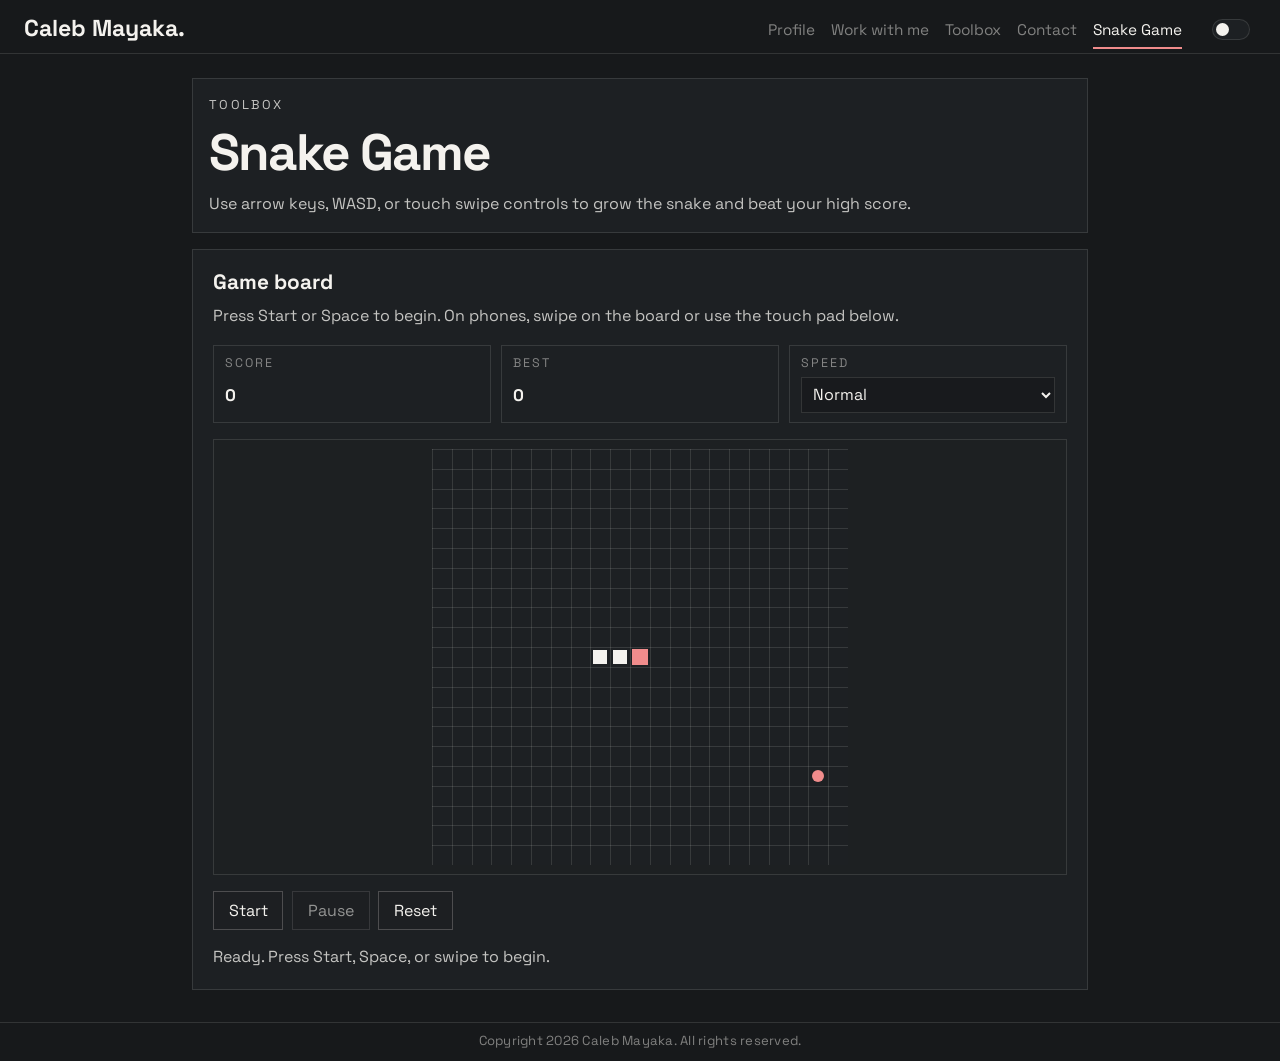
==== commit da0d61d1: "update" ====
--- a/tools/snake-game.html
+++ b/tools/snake-game.html
@@ -67,13 +67,13 @@
             <header class="tool-page-head">
               <p class="eyebrow">Toolbox</p>
               <h1 class="section-title">Snake Game</h1>
-              <p>Use arrow keys or WASD to grow the snake, avoid collisions, and beat your high score.</p>
+              <p>Use arrow keys, WASD, or touch swipe controls to grow the snake and beat your high score.</p>
             </header>
 
             <article class="snake-tool">
               <header class="snake-tool__header">
                 <h2>Game board</h2>
-                <p>Press Start or Space to begin. Press Space again to pause and resume.</p>
+                <p>Press Start or Space to begin. On phones, swipe on the board or use the touch pad below.</p>
               </header>
 
               <div class="snake-tool__meta">
@@ -105,6 +105,13 @@
                 <button class="password-tool__action" id="snake-reset" type="button">Reset</button>
               </div>
 
+              <div class="snake-tool__touch" aria-label="Touch controls">
+                <button class="snake-touch-btn snake-touch-btn--up" data-snake-touch="up" type="button">Up</button>
+                <button class="snake-touch-btn snake-touch-btn--left" data-snake-touch="left" type="button">Left</button>
+                <button class="snake-touch-btn snake-touch-btn--right" data-snake-touch="right" type="button">Right</button>
+                <button class="snake-touch-btn snake-touch-btn--down" data-snake-touch="down" type="button">Down</button>
+              </div>
+
               <p class="snake-tool__status" id="snake-status" aria-live="polite"></p>
             </article>
           </section>
--- a/assets/css/styles.css
+++ b/assets/css/styles.css
@@ -1655,6 +1655,7 @@
 .snake-tool__meta select:focus-visible,
 #sudoku-difficulty:focus-visible,
 .sudoku-cell:focus-visible,
+.snake-touch-btn:focus-visible,
 .palette-swatch__input:focus-visible,
 .palette-swatch__btn:focus-visible,
 .password-tool__mode:focus-visible,
@@ -2324,6 +2325,7 @@
   width: min(100%, 26rem);
   height: auto;
   image-rendering: pixelated;
+  touch-action: none;
 }
 
 .snake-tool__actions {
@@ -2332,6 +2334,48 @@
   gap: 0.55rem;
 }
 
+.snake-tool__touch {
+  display: none;
+  grid-template-columns: repeat(3, minmax(0, 4.1rem));
+  grid-template-rows: repeat(2, minmax(0, 2.85rem));
+  gap: 0.45rem;
+  justify-content: center;
+  justify-self: center;
+  align-items: center;
+  grid-template-areas:
+    ". up ."
+    "left down right";
+}
+
+.snake-touch-btn {
+  border: 1px solid var(--color-line);
+  background: color-mix(in srgb, var(--color-panel) 92%, transparent);
+  color: var(--color-text-soft);
+  transition: color 180ms ease, border-color 180ms ease;
+}
+
+.snake-touch-btn:hover,
+.snake-touch-btn:focus-visible {
+  color: var(--color-accent);
+  border-color: var(--color-line-strong);
+}
+
+.snake-touch-btn--up {
+  grid-area: up;
+}
+
+.snake-touch-btn--left {
+  grid-area: left;
+}
+
+.snake-touch-btn--right {
+  grid-area: right;
+}
+
+.snake-touch-btn--down {
+  grid-area: down;
+}
+
 .snake-tool__status {
   min-height: 1.4em;
   color: var(--color-text-soft);
@@ -2343,6 +2387,12 @@
 
 .snake-tool__status.is-success {
   color: #75c294;
+}
+
+@media (pointer: coarse) {
+  .snake-tool__touch {
+    display: grid;
+  }
 }
 
 .sudoku-tool {
